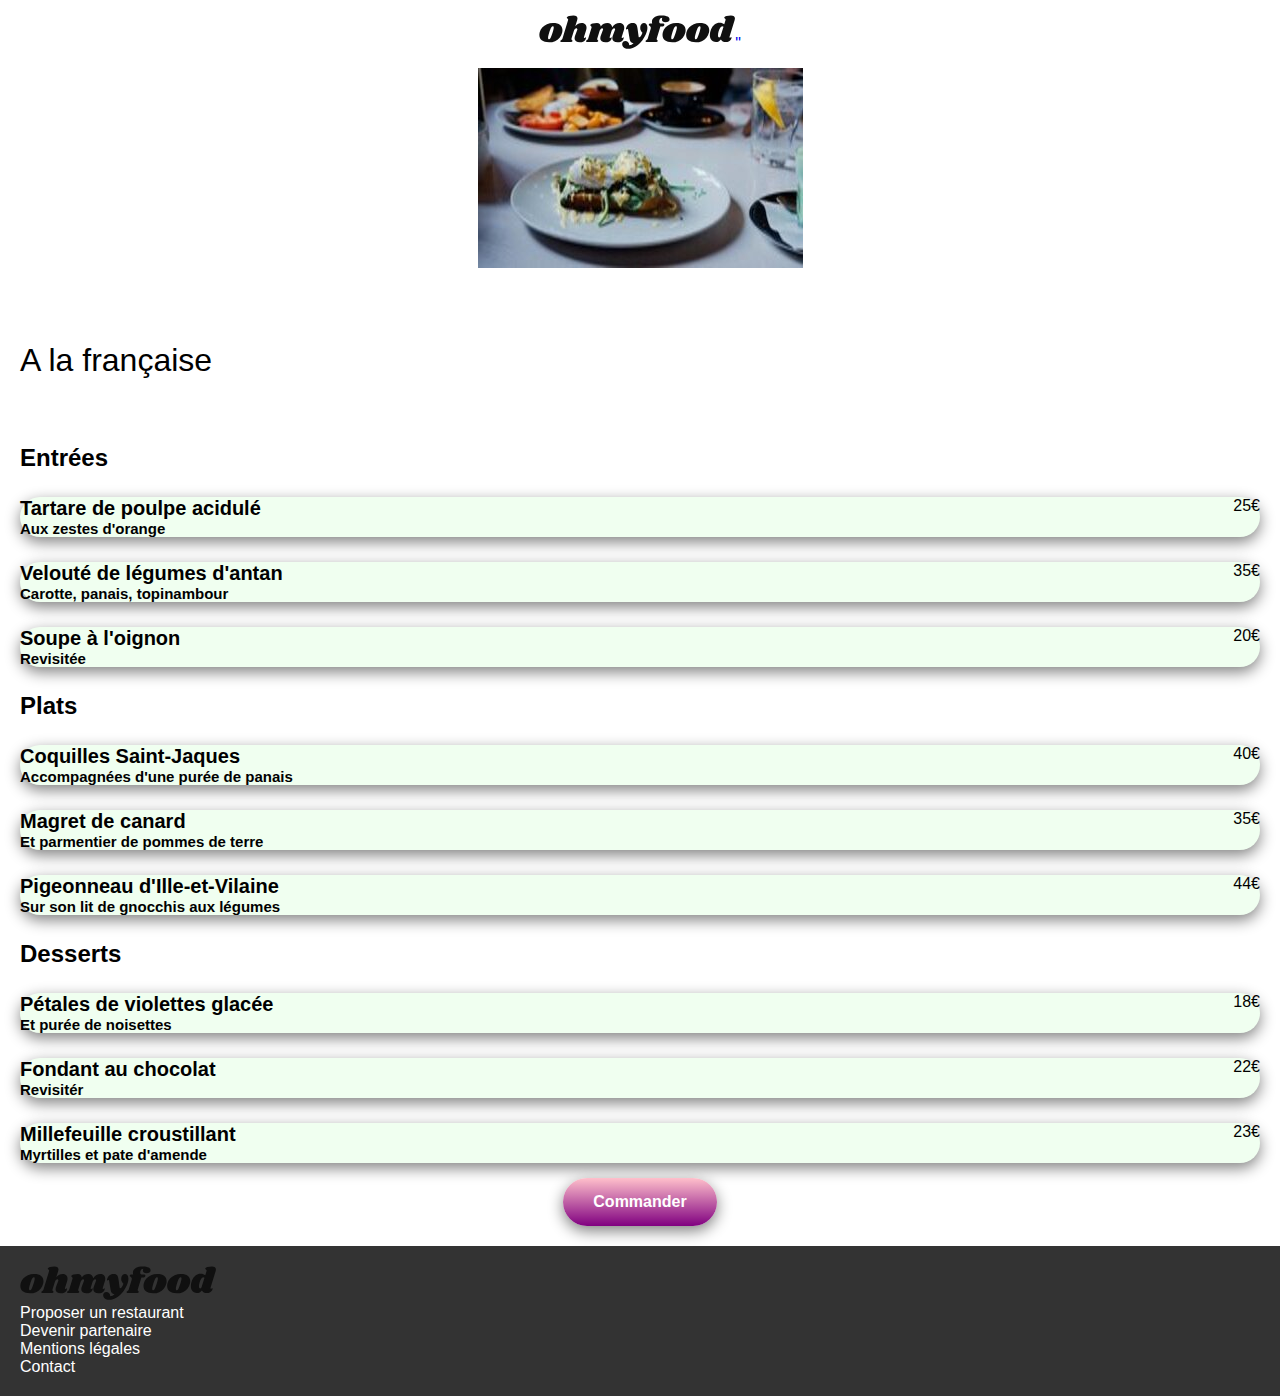
==== A_la_Francaise.html @ 84fff4ca "first-copy" ====
<!DOCTYPE html>
<html lang="en">
<head>
    <meta charset="UTF-8">
    <meta http-equiv="X-UA-Compatible" content="IE=edge">
    <meta name="viewport" content="width=device-width, initial-scale=1.0">
    <title>A la française</title>
    <meta name="description" content="A la française"/>
    <link rel="stylesheet" href="style.css" />
    <link rel="preconnect" href="https://fonts.gstatic.com"/>
</head>
<body class="the_menu">
    <header class="the_menu_header">
        <div class="the_menu_header_logo">
            <a href="index.html" class="the_header_back_icon"></a>
                <i class="fas fa-arrow-left"></i>
            </a>
            <a href="#">
                <img src="images/logo/ohmyfood@2x.svg" alt="ohmyfood logo" />"
            </a>
        </div>
        <figure class="the_cover_img">
            <img src="images/photos/la-francaise.jpg" alt="restaurant la francaise "/>
        </figure>
    </header>
    <main class="grey">
        <div class="menu_title">
            <h1 class="menu_name">A la française</h1>
            <div class="menu-heart">
                <i class="fas fa-heart default-icon"></i>
                <i class="fas fa-heart hover-icon"></i>
            </div>
        </div>
        <section class="the_menu_plats">
            <div class="the_menu_details">
                <h2 class="sub_title">Entrées</h2>
                <div class="the_menu_text">
                    <div class="the_meu_prices">
                        <span class="plat">Tartare de poulpe acidulé </span>
                        <h4>Aux zestes d'orange</h4>
                    </div>
                    <div class="price_container">
                        <div class="price">
                            <span>25€</span>
                        </div>
                    </div>
                </div>
                <div class="the_menu_text">
                    <div class="the_meu_prices">
                        <span class="plat">Velouté de légumes d'antan</span>
                        <h4>Carotte, panais, topinambour</h4>
                    </div>
                    <div class="price_container">
                        <div class="price">
                            <span>35€</span>
                        </div>
                    </div>
                </div>
                <div class="the_menu_text">
                    <div class="the_meu_prices">
                        <span class="plat">Soupe à l'oignon</span>
                        <h4>Revisitée</h4>
                    </div>
                    <div class="price_container">
                        <div class="price">
                            <span>20€</span>
                        </div>
                    </div>
                </div>
            </div>
            <div class="the_menu_details">
                <h2 class="sub_title">Plats</h2>
                <div class="the_menu_text">
                    <div class="the_meu_prices">
                        <span class="plat">Coquilles Saint-Jaques</span>
                        <h4>Accompagnées d'une purée de panais</h4>
                    </div>
                    <div class="price_container">
                        <div class="price">
                            <span>40€</span>
                        </div>
                    </div>
                </div>
                <div class="the_menu_text">
                    <div class="the_meu_prices">
                        <span class="plat">Magret de canard</span>
                        <h4>Et parmentier de pommes de terre</h4>
                    </div>
                    <div class="price_container">
                        <div class="price">
                            <span>35€</span>
                        </div>
                    </div>
                </div>
                <div class="the_menu_text">
                    <div class="the_meu_prices">
                        <span class="plat">Pigeonneau d'Ille-et-Vilaine</span>
                        <h4>Sur son lit de gnocchis aux légumes</h4>
                    </div>
                    <div class="price_container">
                        <div class="price">
                            <span>44€</span>
                        </div>
                    </div>
                </div>
            </div>
            <div class="the_menu_details">
                <h2 class="sub_title">Desserts</h2>
                <div class="the_menu_text">
                    <div class="the_meu_prices">
                        <span class="plat">Pétales de violettes glacée</span>
                        <h4>Et purée de noisettes</h4>
                    </div>
                    <div class="price_container">
                        <div class="price">
                            <span>18€</span>
                        </div>
                    </div>
                </div>
                <div class="the_menu_text">
                    <div class="the_meu_prices">
                        <span class="plat">Fondant au chocolat</span>
                        <h4>Revisitér</h4>
                    </div>
                    <div class="price_container">
                        <div class="price">
                            <span>22€</span>
                        </div>
                    </div>
                </div>
                <div class="the_menu_text">
                    <div class="the_meu_prices">
                        <span class="plat">Millefeuille croustillant</span>
                        <h4>Myrtilles et pate d'amende</h4>
                    </div>
                    <div class="price_container">
                        <div class="price">
                            <span>23€</span>
                        </div>
                    </div>
                </div>
            </div>
            <div class="the_reserve_btn">
                <a href="" class="reserve_btn"> Commander </a>
            </div>
        </section>
    </main>
    <footer>
        <div class="the_footer">
            <div class="footer_logo">
                <img src="images/logo/ohmyfood@2x.svg" alt="logo footer" />
            </div>
            <div class="footer_details">
                <ul class="footer_details_value">
                    <li>
                        <a class="" href="#">
                            <i class="fas fa-utensils footer-icons"></i>Proposer un restaurant
                        </a>
                    </li>
                    <li>
                        <a href="#">
                            <i class="fas fa-hands-helping footer-icons"></i>Devenir partenaire
                        </a>
                    </li>
                    <li><a href="#">Mentions légales</a></li>
                    <li><a href="mailto:test@test.local">Contact</a></li>
                </ul>
            </div>
        </div>
    </footer>  
</body>
</html>
---- style.css ----
* {
    margin: 0;
    padding: 0;
    text-decoration: none;
    box-sizing: border-box;
}
body {
    font-family: Roboto, sans-serif;
    font-size: 16px;
    text-align: left;
}
.the_header {
    display: flex;
    flex-direction: column;
    align-items: center;
    background-color: #574a4a;
}
.logo_logo {
    background: white;
    width: 150%;
    text-align: center;
    border-bottom: 2px solid #f4f4f4;
}
.recherche_loc {
    display: flex;
    align-items: center;
    margin: auto;
    width: 200px;
}
main {
    display: flex;
    flex-flow: column nowrap;
    margin-left: auto;
    margin-right: auto;
}
.reservation {
    text-align: center;
    padding: 33px 10px;
    background-color: #f2f2f2;
    flex: 100%;
}
.reservation_hgroup {
    margin-bottom: 35px;
}
.reservation_hgroup h1 {
    font-size: 25px;
    font-weight: bold;
}
.reservation_hgroup h2 {
    font-size: 15px;
    font-weight: normal;
    color: #888;
}
.explore {
    display: inline-block;
    text-decoration: none;
    background: linear-gradient(#ff79da, #9356dc);
    cursor: pointer;
    text-align: center;
    border-radius: 25px;
    font-size: 15px;
    color: #fff;
    font-weight: bold;
    padding: 15px 30px;
    border: none;
    transition: 0.2s;
}
.fonctionnement_list {
    display: flex;
    flex-direction: column;
    padding: 15px;
    margin: 10px 5px;
}
.fonctionnement_title {
    font-size: 18px;
    font-weight: bold;
    margin-bottom: 15px;
}
.list_f {
    display: flex;
    flex-direction: column;
    margin-top: 20px;
}
.fonc_button_1 {
    flex: 1 0auto;
    margin-bottom: 20px;
    text-decoration: none;
    background: #e9e9e9;
    border-radius: 30px;
    text-align: justify;
    margin-left: 0;
    font-size: 12px;
    color: #000;
    font-weight: bold;
    padding: 20px 15px;
}
.fonc_button_2 {
    flex: 1 0 auto;
    margin-bottom: 20px;
    text-decoration: none;
    background: #e9e9e9;
    border-radius: 30px;
    text-align: justify;
    margin-left: 0;
    font-size: 12px;
    color: #000;
    font-weight: bold;
    padding: 20px 15px;
}
.fonc_button_3 {
    flex: 1 0 auto;
    margin-bottom: 20px;
    text-decoration: none;
    background: #e9e9e9;
    border-radius: 30px;
    text-align: justify;
    margin-left: 0;
    font-size: 12px;
    color: #000;
    font-weight: bold;
    padding: 20px 15px;
}
.restaurants_img {
    display: flex;
    flex-wrap: wrap;
    padding: 20px;
    border-radius: 15px;
    margin-top: 30px;
}
.box_img {
    display: flex;
    flex-wrap: wrap;
    border-radius: 15px;
    justify-content: space-around;
    background-color: snow;
    margin: 10px auto;
    box-shadow: 1px 1px 8px #555;
    padding: 15px;
    width: 100%;
}
.box_img_header {
    position: relative;
    max-height: 200px;
}
.box_img_header img {
    object-fit: cover;
    width: 100%;
    border-top-left-radius: 1em;
    border-bottom-right-radius: 1em;
    max-height: 200px;
}
.img_fig {
    top: 10px;
    right: 10px;
    position: absolute;
    background: springgreen;
    color: teal;
    padding: 3px 10px;
    font-weight: bold;
}
.description {
    display: flex;
    flex-direction: row;
    flex-wrap: nowrap;
    padding: 10px;
    justify-content: space-between;
    width: 100%;
    margin-top: 10px;
}
.strong {
    font-family: "Roboto", sans-serif;
}
.subtitle {
    font-weight: 300;
}
.the_menu_header{
    display: flex;
    flex-direction: column;
    align-items: center;
}
.the_menu_header_logo {
    display: flex;
    align-items: center;
    padding: 15px;
}
.the_plats {
    margin: 15px;
}
.the_menu main {
    margin-top: 50px;
    border-bottom-left-radius: 35px;
    border-bottom-right-radius: 35px;
}
.menu_name {
    font-weight: normal;
    padding: 20px 0px 20px 20px;
}
.the_menu_plats {
    padding: 20px;
}
.sub_title {
    margin: 25px 0px;
}
.the_menu_text {
    display: flex;
    justify-content: space-between;
    border-radius: 20px;
    box-shadow: 0 5px 15px 0 gray;
    margin: 10px O;
    background: honeydew;
    cursor: pointer;
    margin-top: 25px;
}
.the_reserve_btn {
    text-align: center;
    margin-top: 15px;
}
.reserve_btn {
    display: inline-block;
    text-decoration: none;
    cursor: pointer;
    text-align: center;
    background: linear-gradient(pink, purple);
    font-weight: bold;
    color: white;
    border-radius: 25px;
    padding: 15px 30px;
    box-shadow: 0 5px 15px 0 gray;
}
.the_menu_prices {
    width: 80%;
    padding: 10px;
}
h4 {
    font-size: 15px;
}
.plat {
    font-size: 20px;
    font-weight: bold;
}
.the_footer {
    background-color: #333;
    color: white;
    padding: 20px;
}
.the_footer_logo {
    color: white;
    max-width: 150px;
}
ul {
    list-style: none;
}
.the_footer a {
    text-decoration: none;
    color: white;
}
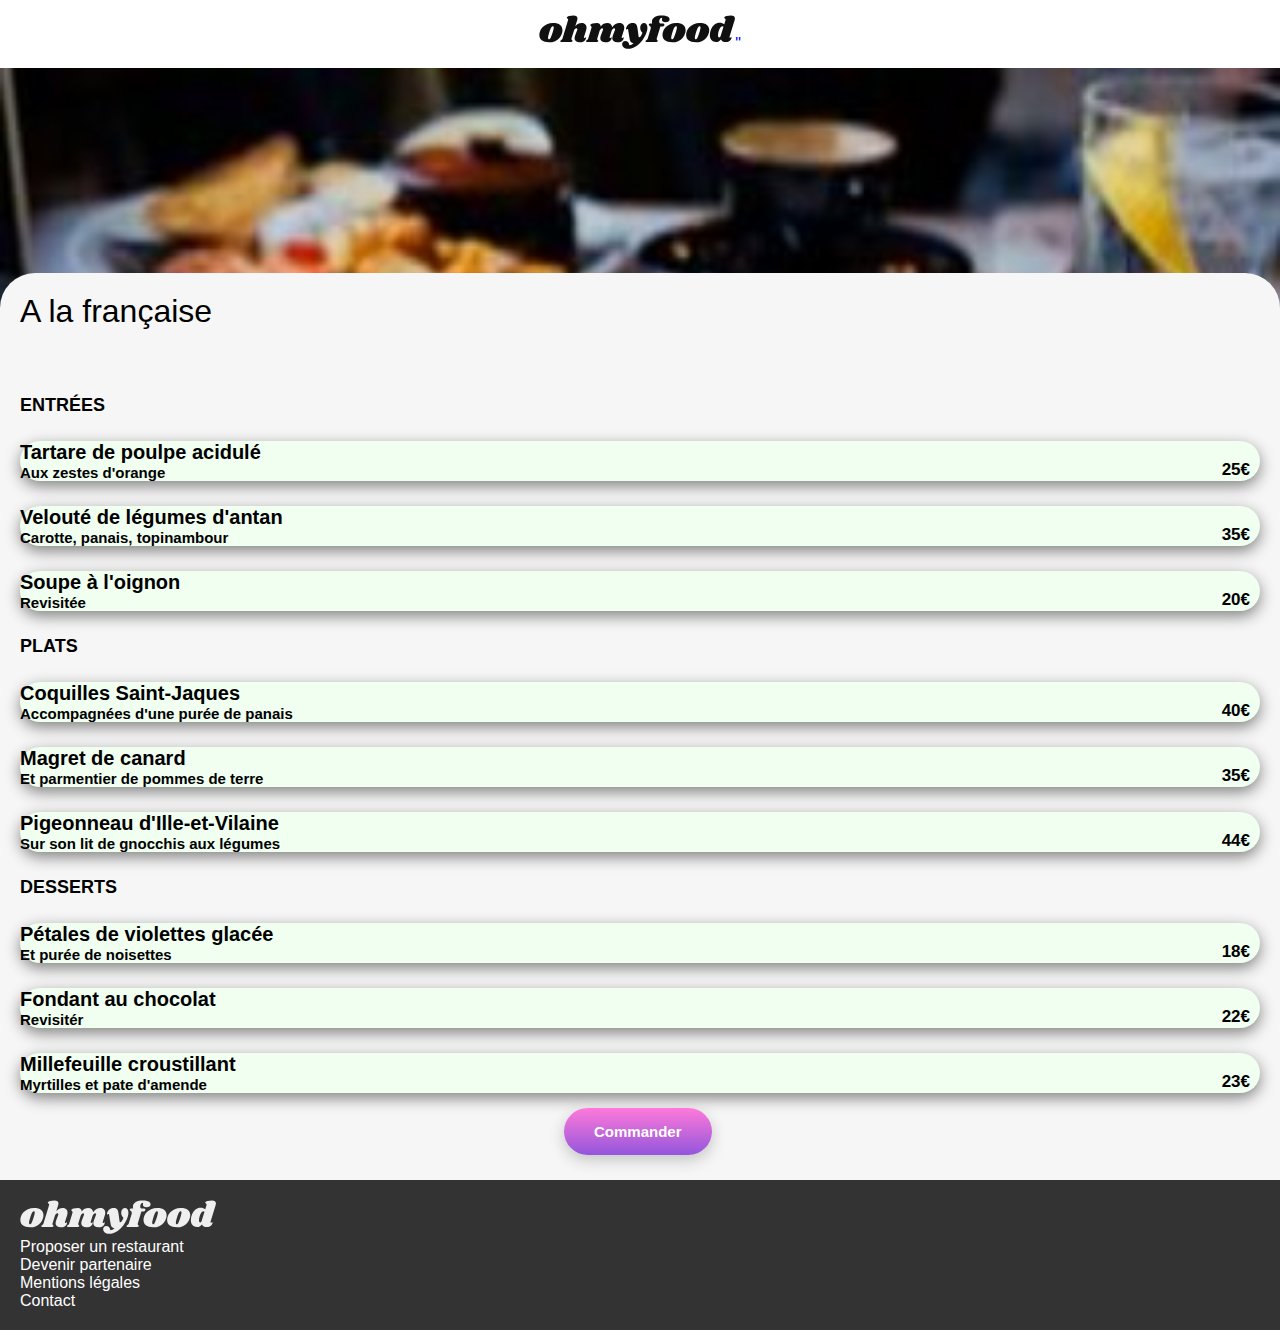
==== commit 8fb7c951: "sara2" ====
--- a/A_la_Francaise.html
+++ b/A_la_Francaise.html
@@ -54,6 +54,9 @@
                         <div class="price">
                             <span>35€</span>
                         </div>
+                        <div class="checkbox">
+                            <i class="fas fa-check-circle btn-circle"></i>
+                        </div>
                     </div>
                 </div>
                 <div class="the_menu_text">
@@ -64,6 +67,9 @@
                     <div class="price_container">
                         <div class="price">
                             <span>20€</span>
+                        </div>
+                        <div class="checkbox">
+                            <i class="fas fa-check-circle btn-circle"></i>
                         </div>
                     </div>
                 </div>
@@ -79,6 +85,9 @@
                         <div class="price">
                             <span>40€</span>
                         </div>
+                        <div class="checkbox">
+                            <i class="fas fa-check-circle btn-circle"></i>
+                        </div>
                     </div>
                 </div>
                 <div class="the_menu_text">
@@ -90,6 +99,9 @@
                         <div class="price">
                             <span>35€</span>
                         </div>
+                        <div class="checkbox">
+                            <i class="fas fa-check-circle btn-circle"></i>
+                        </div>
                     </div>
                 </div>
                 <div class="the_menu_text">
@@ -100,6 +112,9 @@
                     <div class="price_container">
                         <div class="price">
                             <span>44€</span>
+                        </div>
+                        <div class="checkbox">
+                            <i class="fas fa-check-circle btn-circle"></i>
                         </div>
                     </div>
                 </div>
@@ -115,6 +130,9 @@
                         <div class="price">
                             <span>18€</span>
                         </div>
+                        <div class="checkbox">
+                            <i class="fas fa-check-circle btn-circle"></i>
+                        </div>
                     </div>
                 </div>
                 <div class="the_menu_text">
@@ -126,6 +144,9 @@
                         <div class="price">
                             <span>22€</span>
                         </div>
+                        <div class="checkbox">
+                            <i class="fas fa-check-circle btn-circle"></i>
+                        </div>
                     </div>
                 </div>
                 <div class="the_menu_text">
@@ -136,6 +157,9 @@
                     <div class="price_container">
                         <div class="price">
                             <span>23€</span>
+                        </div>
+                        <div class="checkbox">
+                            <i class="fas fa-check-circle btn-circle"></i>
                         </div>
                     </div>
                 </div>
--- a/style.css
+++ b/style.css
@@ -13,13 +13,24 @@
     display: flex;
     flex-direction: column;
     align-items: center;
-    background-color: #574a4a;
+    background-color: #e9e9e9;
+}
+.recherche_loc .input_text input {
+    border: 0;
+    width: 100%;
+    background-color: transparent;
+    padding: 15px 10px;
 }
 .logo_logo {
     background: white;
     width: 150%;
     text-align: center;
     border-bottom: 2px solid #f4f4f4;
+    padding: 10px;
+}
+.logo_logo img {
+    height: 50px;
+    width: 160px;
 }
 .recherche_loc {
     display: flex;
@@ -45,6 +56,7 @@
 .reservation_hgroup h1 {
     font-size: 25px;
     font-weight: bold;
+    margin-bottom: 10px;
 }
 .reservation_hgroup h2 {
     font-size: 15px;
@@ -119,6 +131,34 @@
     color: #000;
     font-weight: bold;
     padding: 20px 15px;
+}
+.fonc_texte {
+    display: flex;
+    font-size: 14px;
+    justify-content: space-around;
+    align-items: center;
+}
+.fonc_circle {
+    position: absolute;
+    left: 12px;
+    margin-top: -7px;
+    background: #9356dc;
+    border-radius: 100%;
+    color: #fff;
+    height: 25px;
+    width: 25px;
+    line-height: 1.67;
+    padding: 2px 10px;
+    font-weight: bold;
+}
+.fonc_icons {
+    display: flex;
+    align-items: center;
+    justify-content: flex-start;
+    color: grey;
+    margin: 0 20px 0 25px;
+    position: absolute;
+    font-size: 20px;
 }
 .restaurants_img {
     display: flex;
@@ -153,8 +193,8 @@
     top: 10px;
     right: 10px;
     position: absolute;
-    background: springgreen;
-    color: teal;
+    background: #99e2d0;
+    color: #2c9c81;
     padding: 3px 10px;
     font-weight: bold;
 }
@@ -168,11 +208,22 @@
     margin-top: 10px;
 }
 .strong {
-    font-family: "Roboto", sans-serif;
+    color: black;
+    font-size: 18px;
+    font-family: "Roboto",sans-serif;
 }
 .subtitle {
+    color: black;
+    font-size: 18px;
     font-weight: 300;
 }
+.figure {
+    display: block;
+    margin-block-start: 1em;
+    margin-block-end: 1em;
+    margin-inline-end: 40px;
+    margin-inline-start: 40px;
+}
 .the_menu_header{
     display: flex;
     flex-direction: column;
@@ -182,14 +233,21 @@
     display: flex;
     align-items: center;
     padding: 15px;
+}
+.grey {
+    background: #f6f6f6;
+}
+.menu_title {
+    position: relative;
+    width: 100%;
 }
 .the_plats {
     margin: 15px;
 }
 .the_menu main {
-    margin-top: 50px;
-    border-bottom-left-radius: 35px;
-    border-bottom-right-radius: 35px;
+    margin-top: -65px;
+    border-top-left-radius: 35px;
+    border-top-right-radius: 35px;
 }
 .menu_name {
     font-weight: normal;
@@ -220,12 +278,15 @@
     text-decoration: none;
     cursor: pointer;
     text-align: center;
-    background: linear-gradient(pink, purple);
-    font-weight: bold;
+    background: linear-gradient(#ff79da,#9356dc);
+    font-weight: bold;
+    box-shadow: 0 5px 15px 0 #c3c3c3;
     color: white;
     border-radius: 25px;
     padding: 15px 30px;
-    box-shadow: 0 5px 15px 0 gray;
+    margin: 0 0.3em 0.3em 0;
+    font-size: 15px;
+
 }
 .the_menu_prices {
     width: 80%;
@@ -243,9 +304,10 @@
     color: white;
     padding: 20px;
 }
-.the_footer_logo {
+.footer_logo {
     color: white;
     max-width: 150px;
+    filter: invert(1);
 }
 ul {
     list-style: none;
@@ -253,4 +315,114 @@
 .the_footer a {
     text-decoration: none;
     color: white;
+}
+.the_cover_img {
+    height: 270px;
+    width: 100%;
+    z-index: -1;
+}
+.the_cover_img img {
+    object-fit: cover;
+    width: 100%;
+}
+.coeur {
+    position: relative;
+    margin-right: 22px;
+    margin-top: 4px
+    ;
+}
+.coeur .hover-icon {
+    position: absolute;
+    opacity: 0;
+    right: 20px;
+    transition: opacity 400ms;
+}
+.coeur i {
+    color: #9d9d9d;
+    font-size: 24px;
+    left: 50%;
+}
+.menu_heart .hover-icon:hover {
+background: #9356dc;
+}
+.the_menu_text .price_container {
+    display: flex;
+    justify-content: space-between;
+    align-items: center;
+    font-size: 17px;
+    font-weight: bold;
+    margin-top: 18px;
+    padding-right: 10px;
+    text-align: right;
+}
+.sub_title {
+    margin: 25px 0;
+    font-size: 18px;
+    text-transform: uppercase;
+}
+.menu_heart {
+    display: flex;
+    align-items: center;
+    justify-content: right;
+    font-size: 1.5rem;
+    padding-right: 10px;
+    position: relative;
+}
+.menu_heart .default-icon{
+      position: absolute;
+      opacity: 0;
+      right: 20px;
+      color: #9356DC;
+      transition: opacity 400ms;
+}
+.menu_heart .hover-icon {
+      position: absolute;
+      right: 20px;
+      opacity: 0;
+      left: 0;
+}.btn-menu:hover .checkbox {
+    display: -webkit-box;
+    display: -ms-flexbox;
+    display: flex;
+    -webkit-box-pack: center;
+    -ms-flex-pack: center;
+    justify-content: center;
+    -webkit-box-align: center;
+    -ms-flex-align: center;
+    align-items: center;
+    width: 40px;
+    background-color: #99e2d0;
+    height: 100%;
+    overflow: hidden;
+    -webkit-animation: checkboxIn ease-in-out 400ms;
+    animation: checkboxIn ease-in-out 400ms;
+    -webkit-animation-fill-mode: forwards;
+    animation-fill-mode: forwards;
+    -webkit-animation-iteration-count: 1;
+    animation-iteration-count: 1;
+    -webkit-transform-origin: 50% 50%;
+    transform-origin: 50% 50%; }
+  
+  .checkbox {
+    display: inline;
+    border-radius: 0px 10px 10px 0px;
+    height: 100%;
+    background-color: #99e2d0; }
+  
+  .checkbox .fa-check-circle {
+    color: white;
+    transform: rotate(360deg); }
+  
+  .btn-menu:hover .menu__checkbox .far {
+    animation: spinCheck ease-in-out 700ms; }
+  
+  .checkbox .fa-check-circle {
+    color: white;
+    transform: rotate(360deg); }
+  
+  @keyframes spinCheck {
+    0% {
+      transform: rotate(-180deg); }
+    100% {
+      transform: rotate(0deg); } }
 }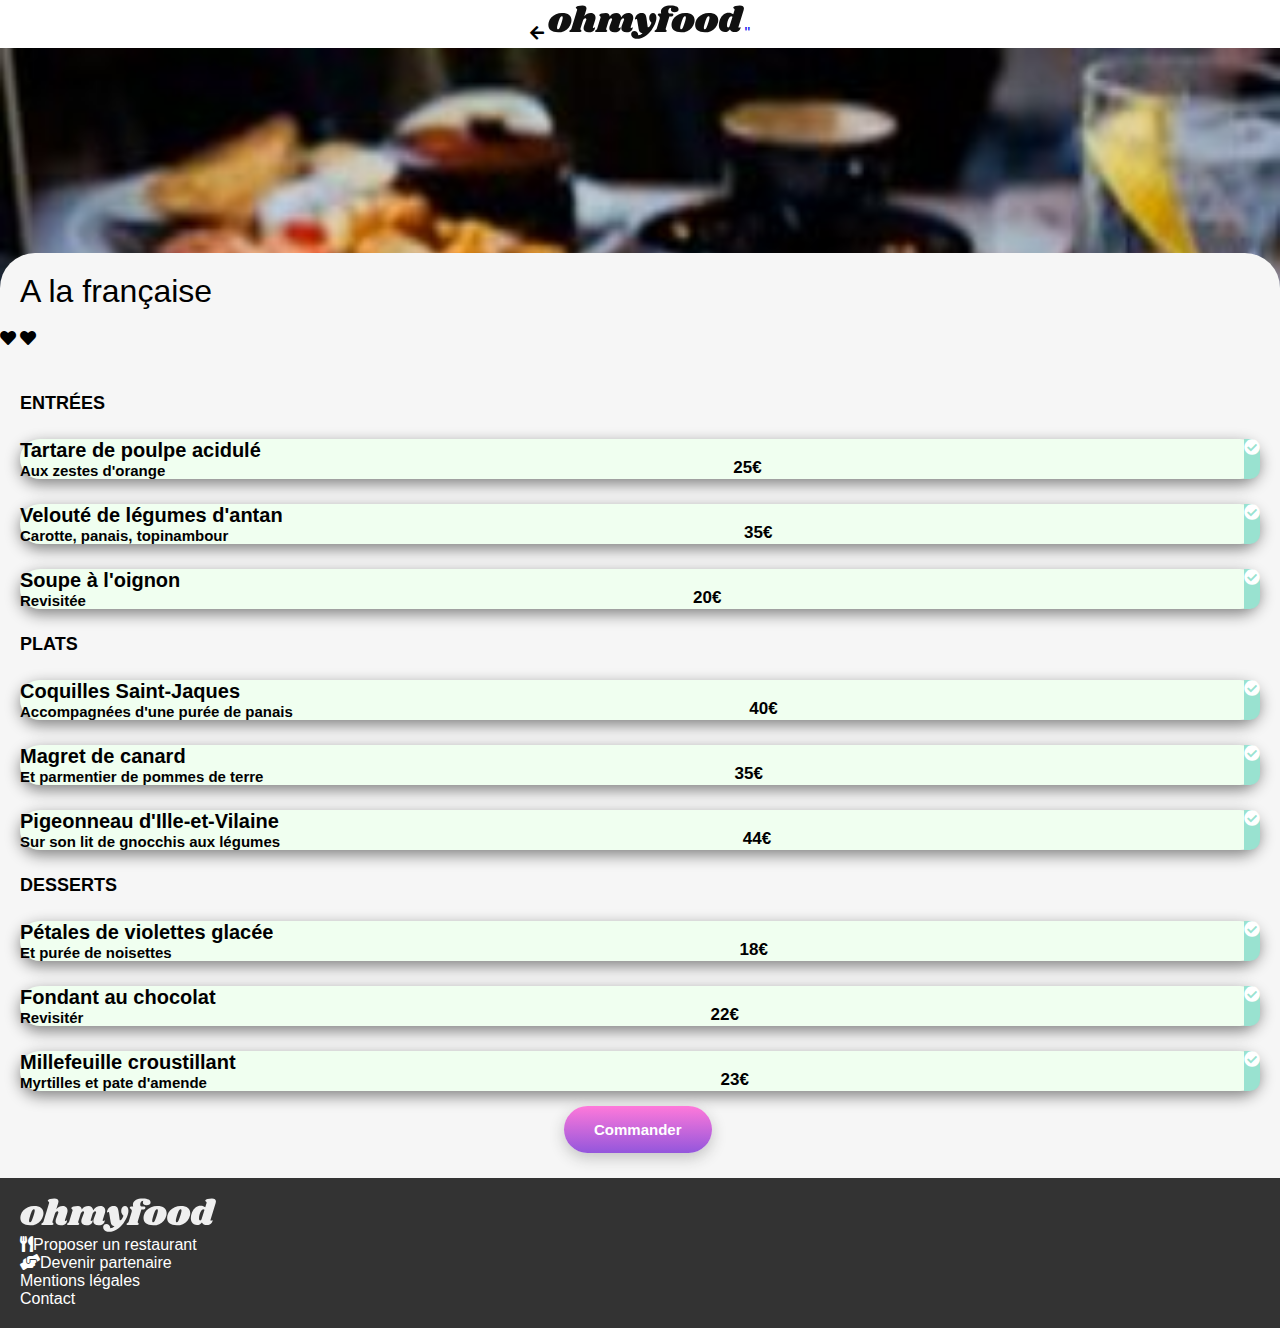
==== commit 0243e700: "nouvelle copy" ====
--- a/A_la_Francaise.html
+++ b/A_la_Francaise.html
@@ -8,6 +8,8 @@
     <meta name="description" content="A la française"/>
     <link rel="stylesheet" href="style.css" />
     <link rel="preconnect" href="https://fonts.gstatic.com"/>
+    <link rel="stylesheet" href="https://use.fontawesome.com/releases/v5.15.2/css/all.css">
+
 </head>
 <body class="the_menu">
     <header class="the_menu_header">
@@ -44,6 +46,9 @@
                             <span>25€</span>
                         </div>
                     </div>
+                    <div class="checkbox">
+                        <i class="fas fa-check-circle btn-circle"></i>
+                    </div>
                 </div>
                 <div class="the_menu_text">
                     <div class="the_meu_prices">
@@ -54,9 +59,9 @@
                         <div class="price">
                             <span>35€</span>
                         </div>
-                        <div class="checkbox">
-                            <i class="fas fa-check-circle btn-circle"></i>
-                        </div>
+                    </div>
+                    <div class="checkbox">
+                        <i class="fas fa-check-circle btn-circle"></i>
                     </div>
                 </div>
                 <div class="the_menu_text">
@@ -68,9 +73,9 @@
                         <div class="price">
                             <span>20€</span>
                         </div>
-                        <div class="checkbox">
-                            <i class="fas fa-check-circle btn-circle"></i>
-                        </div>
+                    </div>
+                    <div class="checkbox">
+                        <i class="fas fa-check-circle btn-circle"></i>
                     </div>
                 </div>
             </div>
@@ -85,9 +90,9 @@
                         <div class="price">
                             <span>40€</span>
                         </div>
-                        <div class="checkbox">
-                            <i class="fas fa-check-circle btn-circle"></i>
-                        </div>
+                    </div>
+                    <div class="checkbox">
+                        <i class="fas fa-check-circle btn-circle"></i>
                     </div>
                 </div>
                 <div class="the_menu_text">
@@ -99,9 +104,9 @@
                         <div class="price">
                             <span>35€</span>
                         </div>
-                        <div class="checkbox">
-                            <i class="fas fa-check-circle btn-circle"></i>
-                        </div>
+                    </div>
+                    <div class="checkbox">
+                        <i class="fas fa-check-circle btn-circle"></i>
                     </div>
                 </div>
                 <div class="the_menu_text">
@@ -113,9 +118,9 @@
                         <div class="price">
                             <span>44€</span>
                         </div>
-                        <div class="checkbox">
-                            <i class="fas fa-check-circle btn-circle"></i>
-                        </div>
+                    </div>
+                    <div class="checkbox">
+                        <i class="fas fa-check-circle btn-circle"></i>
                     </div>
                 </div>
             </div>
@@ -130,9 +135,9 @@
                         <div class="price">
                             <span>18€</span>
                         </div>
-                        <div class="checkbox">
-                            <i class="fas fa-check-circle btn-circle"></i>
-                        </div>
+                    </div>
+                    <div class="checkbox">
+                        <i class="fas fa-check-circle btn-circle"></i>
                     </div>
                 </div>
                 <div class="the_menu_text">
@@ -144,9 +149,9 @@
                         <div class="price">
                             <span>22€</span>
                         </div>
-                        <div class="checkbox">
-                            <i class="fas fa-check-circle btn-circle"></i>
-                        </div>
+                    </div>
+                    <div class="checkbox">
+                        <i class="fas fa-check-circle btn-circle"></i>
                     </div>
                 </div>
                 <div class="the_menu_text">
@@ -158,9 +163,9 @@
                         <div class="price">
                             <span>23€</span>
                         </div>
-                        <div class="checkbox">
-                            <i class="fas fa-check-circle btn-circle"></i>
-                        </div>
+                    </div>
+                    <div class="checkbox">
+                        <i class="fas fa-check-circle btn-circle"></i>
                     </div>
                 </div>
             </div>
--- a/style.css
+++ b/style.css
@@ -14,6 +14,12 @@
     flex-direction: column;
     align-items: center;
     background-color: #e9e9e9;
+}
+.the_header_back_icon {
+    color: black;
+    margin-right: 200px;
+    position: absolute;
+    display: block;
 }
 .recherche_loc .input_text input {
     border: 0;
@@ -230,9 +236,12 @@
     align-items: center;
 }
 .the_menu_header_logo {
-    display: flex;
-    align-items: center;
-    padding: 15px;
+    padding: 5px 46px;
+    flex-flow: column;
+    background: white;
+    width: 160%;
+    text-align: center;
+    border-bottom: é px solid #f4f4f4;
 }
 .grey {
     background: #f6f6f6;
@@ -406,7 +415,6 @@
   .checkbox {
     display: inline;
     border-radius: 0px 10px 10px 0px;
-    height: 100%;
     background-color: #99e2d0; }
   
   .checkbox .fa-check-circle {
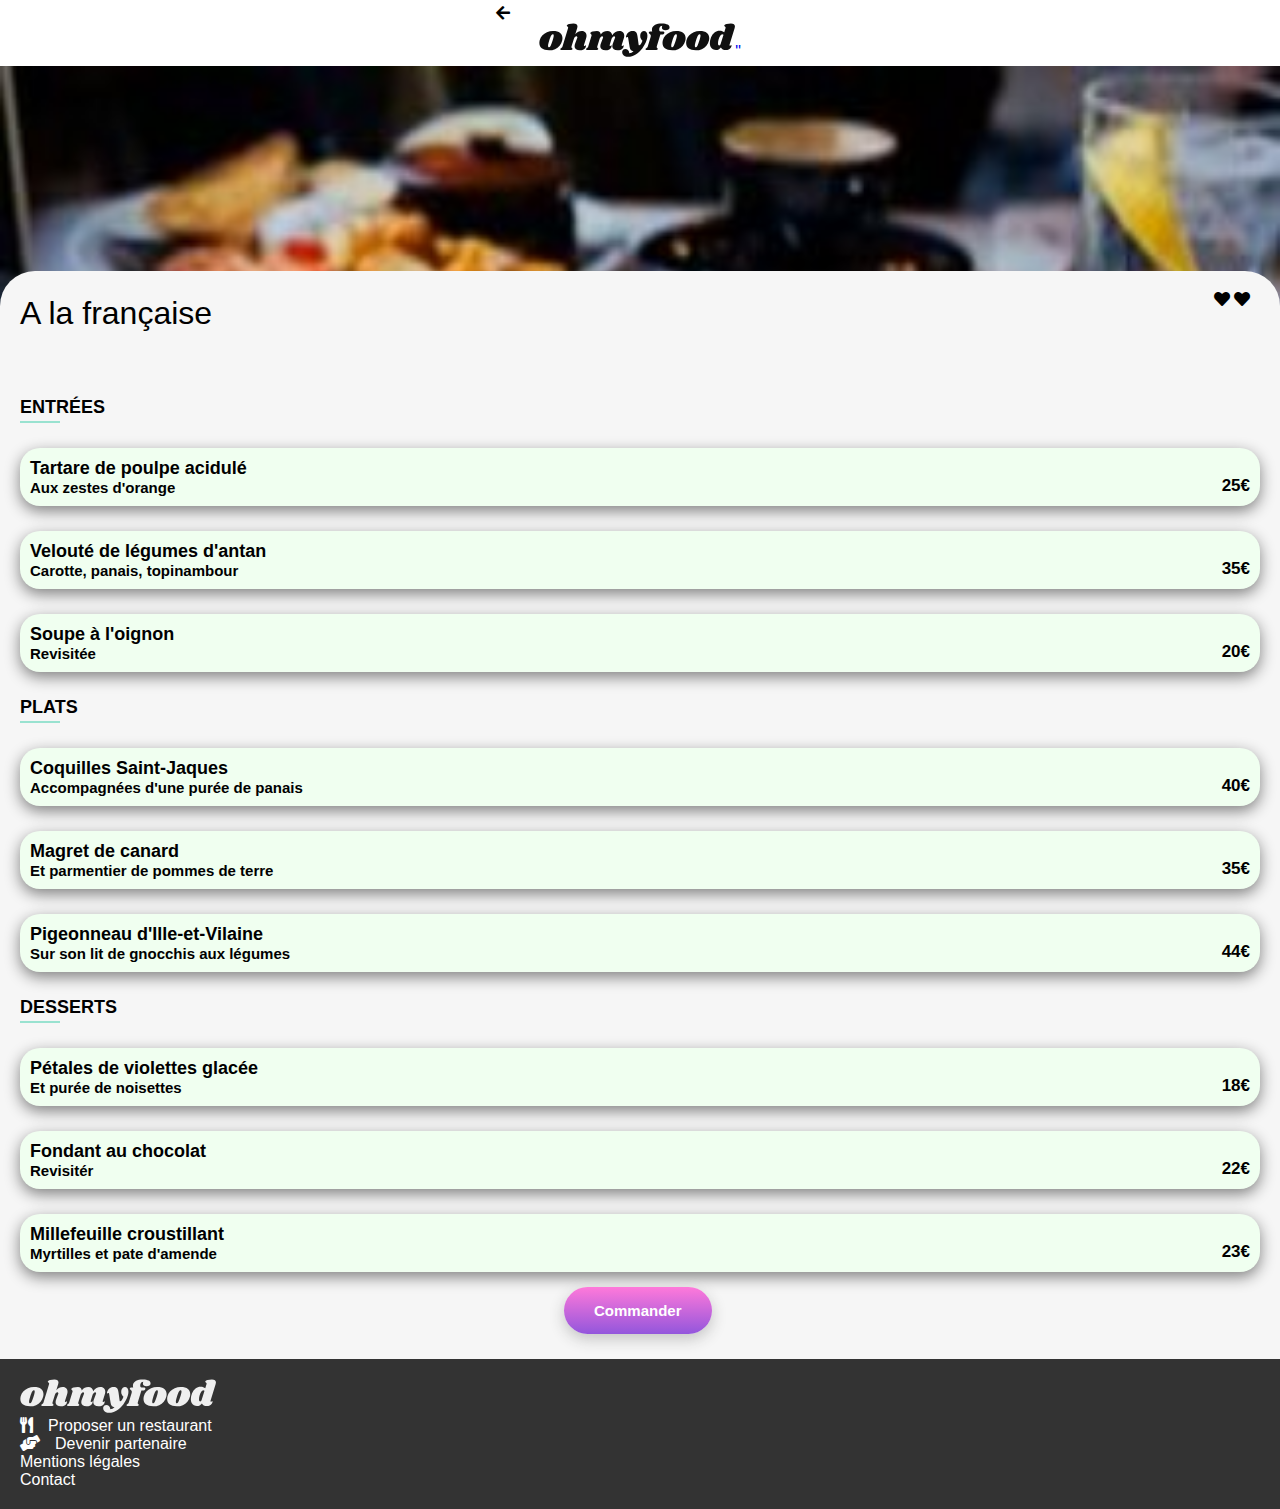
==== commit d9dfc0ef: "copy copy" ====
--- a/A_la_Francaise.html
+++ b/A_la_Francaise.html
@@ -14,7 +14,7 @@
 <body class="the_menu">
     <header class="the_menu_header">
         <div class="the_menu_header_logo">
-            <a href="index.html" class="the_header_back_icon"></a>
+            <a href="index.html" class="the_header_back_icon">
                 <i class="fas fa-arrow-left"></i>
             </a>
             <a href="#">
@@ -27,7 +27,7 @@
     </header>
     <main class="grey">
         <div class="menu_title">
-            <h1 class="menu_name">A la française</h1>
+            <h1 class="coeur menu_name">A la française</h1>
             <div class="menu-heart">
                 <i class="fas fa-heart default-icon"></i>
                 <i class="fas fa-heart hover-icon"></i>
--- a/style.css
+++ b/style.css
@@ -17,8 +17,7 @@
 }
 .the_header_back_icon {
     color: black;
-    margin-right: 200px;
-    position: absolute;
+    margin-right: 275px;
     display: block;
 }
 .recherche_loc .input_text input {
@@ -63,9 +62,11 @@
     font-size: 25px;
     font-weight: bold;
     margin-bottom: 10px;
+    margin-left: 30px;
+    margin-right: 30px;
 }
 .reservation_hgroup h2 {
-    font-size: 15px;
+    font-size: 16px;
     font-weight: normal;
     color: #888;
 }
@@ -82,6 +83,7 @@
     padding: 15px 30px;
     border: none;
     transition: 0.2s;
+    margin-bottom: 20px;
 }
 .fonctionnement_list {
     display: flex;
@@ -167,11 +169,16 @@
     font-size: 20px;
 }
 .restaurants_img {
-    display: flex;
-    flex-wrap: wrap;
-    padding: 20px;
-    border-radius: 15px;
-    margin-top: 30px;
+    background-color: #f4f4f4;
+    padding: 10px;
+    margin-top: 15px;
+}
+.restaurants_title {
+    font-size: 22px;
+    font-family: "Roboto", sans-serif;
+    font-weight: bold;
+    margin-bottom: 18px;
+    margin-top: 20px;
 }
 .box_img {
     display: flex;
@@ -195,6 +202,11 @@
     border-bottom-right-radius: 1em;
     max-height: 200px;
 }
+.box_img img {
+    object-fit: cover;
+    border-top-right-radius: 15px;
+    border-top-left-radius: 15px;
+}
 .img_fig {
     top: 10px;
     right: 10px;
@@ -295,7 +307,6 @@
     padding: 15px 30px;
     margin: 0 0.3em 0.3em 0;
     font-size: 15px;
-
 }
 .the_menu_prices {
     width: 80%;
@@ -305,7 +316,7 @@
     font-size: 15px;
 }
 .plat {
-    font-size: 20px;
+    font-size: 18px;
     font-weight: bold;
 }
 .the_footer {
@@ -318,12 +329,18 @@
     max-width: 150px;
     filter: invert(1);
 }
+.footer-icons {
+    margin-right: 15px;
+}
 ul {
     list-style: none;
 }
 .the_footer a {
     text-decoration: none;
     color: white;
+}
+.fa-arrow-left:before {
+    content: "\f060";
 }
 .the_cover_img {
     height: 270px;
@@ -364,32 +381,39 @@
     padding-right: 10px;
     text-align: right;
 }
+.the_meu_prices{
+    padding: 10px 10px 10px 10px;
+}
 .sub_title {
     margin: 25px 0;
     font-size: 18px;
     text-transform: uppercase;
 }
-.menu_heart {
-    display: flex;
-    align-items: center;
-    justify-content: right;
-    font-size: 1.5rem;
-    padding-right: 10px;
-    position: relative;
-}
-.menu_heart .default-icon{
-      position: absolute;
-      opacity: 0;
-      right: 20px;
-      color: #9356DC;
-      transition: opacity 400ms;
-}
-.menu_heart .hover-icon {
-      position: absolute;
-      right: 20px;
-      opacity: 0;
-      left: 0;
-}.btn-menu:hover .checkbox {
+.sub_title:after {
+    content: "";
+    border-bottom: 2px solid #99e2d0;
+    display: block;
+    padding-top: 3px;
+    width: 40px;
+}
+.menu-heart {
+    right: 30px;
+    top: 20px;
+    position: absolute;
+}
+.coeur:hover {
+    cursor: pointer;
+    overflow: hidden;
+    opacity: 1;
+}
+.coeur .hover-icon:hover{
+      background: linear-gradient(#ff79da, #9356dc);
+      -webkit-text-fill-color: transparent;
+      -webkit-background-clip: text;
+      opacity: 1;
+      z-index: 999;
+}
+.the_menu_text:hover .checkbox {
     display: -webkit-box;
     display: -ms-flexbox;
     display: flex;
@@ -399,9 +423,8 @@
     -webkit-box-align: center;
     -ms-flex-align: center;
     align-items: center;
-    width: 40px;
+    width: 50px;
     background-color: #99e2d0;
-    height: 100%;
     overflow: hidden;
     -webkit-animation: checkboxIn ease-in-out 400ms;
     animation: checkboxIn ease-in-out 400ms;
@@ -412,25 +435,52 @@
     -webkit-transform-origin: 50% 50%;
     transform-origin: 50% 50%; }
   
-  .checkbox {
-    display: inline;
-    border-radius: 0px 10px 10px 0px;
-    background-color: #99e2d0; }
-  
-  .checkbox .fa-check-circle {
-    color: white;
-    transform: rotate(360deg); }
-  
-  .btn-menu:hover .menu__checkbox .far {
-    animation: spinCheck ease-in-out 700ms; }
-  
-  .checkbox .fa-check-circle {
-    color: white;
-    transform: rotate(360deg); }
-  
-  @keyframes spinCheck {
+.checkbox {
+    display: none;
+    border-bottom-right-radius: 10px;
+    border-top-right-radius: 10px;
+    background-color: #99e2d0;
+ }
+.checkbox .fa-check-circle {
+    color: white;
+    transform: rotate(360deg); 
+}
+.btn-menu:hover .menu__checkbox .far {
+    animation: spinCheck ease-in-out 700ms; 
+}
+.checkbox .fa-check-circle {
+    color: white;
+    transform: rotate(360deg); 
+}
+.the_menu_text:hover .checkbox .fas {
+    animation: spinCheck ease-in-out 700ms; 
+}
+.checkbox .fa-check-circle {
+    color: white;
+    transform: rotate(360deg); 
+}
+@keyframes spinCheck {
     0% {
-      transform: rotate(-180deg); }
+        transform: rotate(-180deg); 
+    }
     100% {
-      transform: rotate(0deg); } }
+        transform: rotate(0deg); 
+    } 
+}
+    
+@keyframes checkboxIn {
+    0% {
+        transform: translate(20px, 0);
+    }
+    100% {
+        transform: translate(0px, 0);
+        }
+}
+@media only screen (min-width: 1024px) {
+.header {
+    display: flex;
+    flex-direction: row;
+    align-items: center;
+    justify-content: space-between;
+    background: transparent;
 }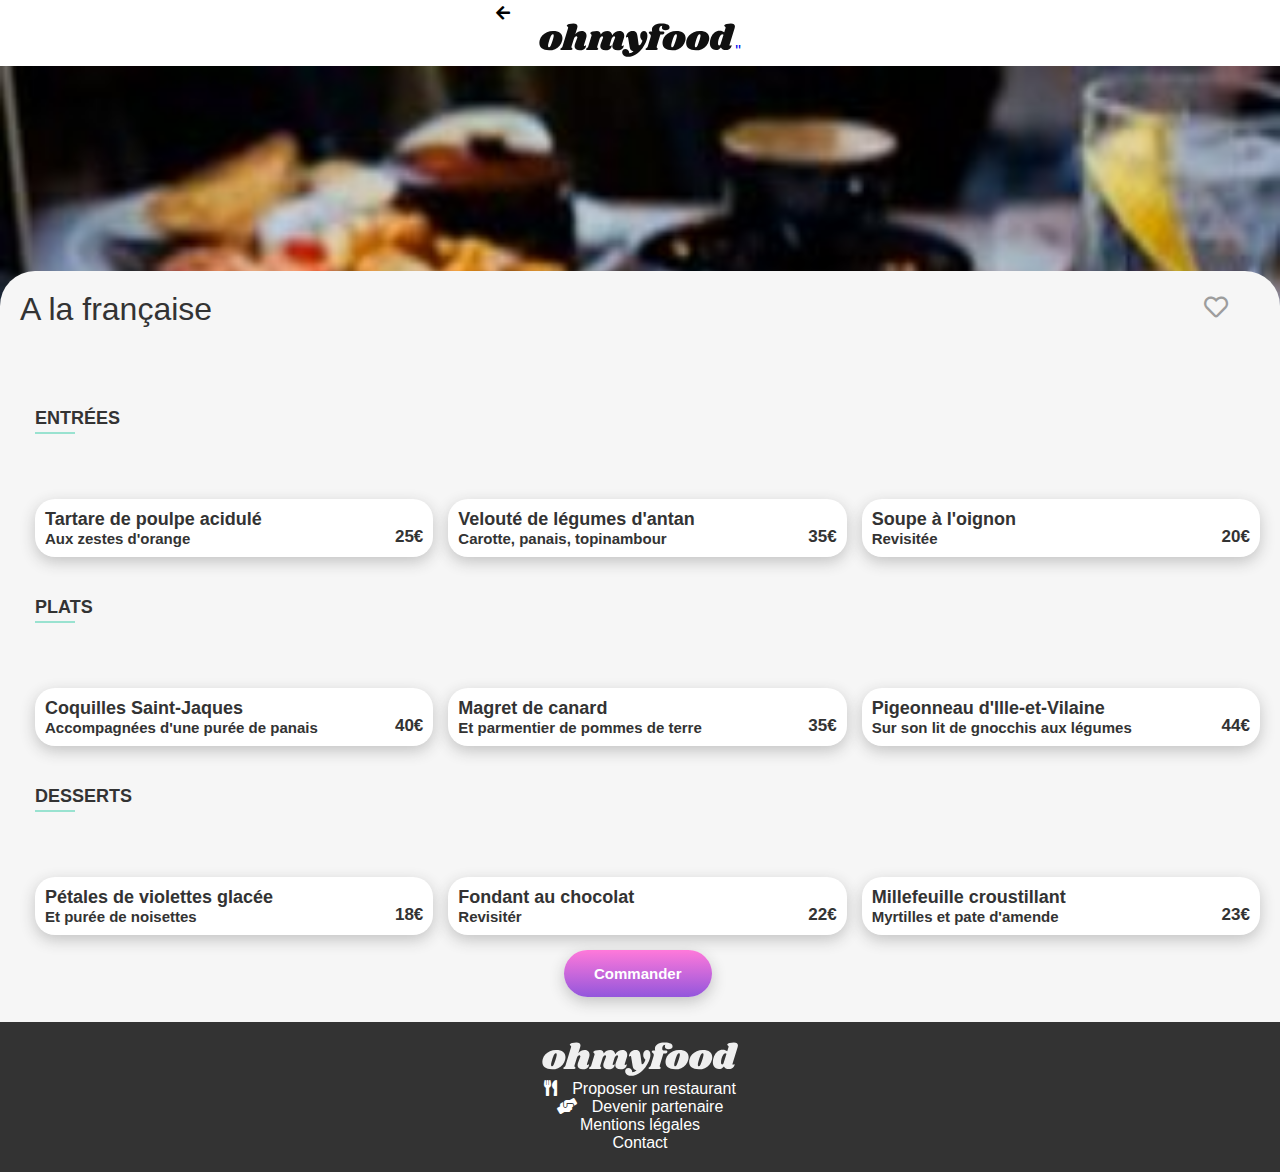
==== commit 7cfccabf: "sgcopy" ====
--- a/A_la_Francaise.html
+++ b/A_la_Francaise.html
@@ -27,9 +27,9 @@
     </header>
     <main class="grey">
         <div class="menu_title">
-            <h1 class="coeur menu_name">A la française</h1>
-            <div class="menu-heart">
-                <i class="fas fa-heart default-icon"></i>
+            <h1 class="menu_name">A la française</h1>
+            <div class="coeur menu-heart">
+                <i class="far fa-heart default-icon"></i>
                 <i class="fas fa-heart hover-icon"></i>
             </div>
         </div>
--- a/style.css
+++ b/style.css
@@ -8,6 +8,7 @@
     font-family: Roboto, sans-serif;
     font-size: 16px;
     text-align: left;
+    color: #333;
 }
 .the_header {
     display: flex;
@@ -101,34 +102,8 @@
     flex-direction: column;
     margin-top: 20px;
 }
-.fonc_button_1 {
+.fonc_button{
     flex: 1 0auto;
-    margin-bottom: 20px;
-    text-decoration: none;
-    background: #e9e9e9;
-    border-radius: 30px;
-    text-align: justify;
-    margin-left: 0;
-    font-size: 12px;
-    color: #000;
-    font-weight: bold;
-    padding: 20px 15px;
-}
-.fonc_button_2 {
-    flex: 1 0 auto;
-    margin-bottom: 20px;
-    text-decoration: none;
-    background: #e9e9e9;
-    border-radius: 30px;
-    text-align: justify;
-    margin-left: 0;
-    font-size: 12px;
-    color: #000;
-    font-weight: bold;
-    padding: 20px 15px;
-}
-.fonc_button_3 {
-    flex: 1 0 auto;
     margin-bottom: 20px;
     text-decoration: none;
     background: #e9e9e9;
@@ -181,15 +156,13 @@
     margin-top: 20px;
 }
 .box_img {
-    display: flex;
     flex-wrap: wrap;
     border-radius: 15px;
     justify-content: space-around;
-    background-color: snow;
+    background-color: #fff;
     margin: 10px auto;
-    box-shadow: 1px 1px 8px #555;
-    padding: 15px;
-    width: 100%;
+    box-shadow: 1px 1px 8px #e9e9e9;
+
 }
 .box_img_header {
     position: relative;
@@ -284,9 +257,9 @@
     display: flex;
     justify-content: space-between;
     border-radius: 20px;
-    box-shadow: 0 5px 15px 0 gray;
+    box-shadow: 0 5px 15px 0 #c3c3c3;
     margin: 10px O;
-    background: honeydew;
+    background: #fff;
     cursor: pointer;
     margin-top: 25px;
 }
@@ -358,19 +331,15 @@
     ;
 }
 .coeur .hover-icon {
+    left: 0;
+    opacity: 0;
     position: absolute;
-    opacity: 0;
-    right: 20px;
-    transition: opacity 400ms;
 }
 .coeur i {
     color: #9d9d9d;
     font-size: 24px;
     left: 50%;
 }
-.menu_heart .hover-icon:hover {
-background: #9356dc;
-}
 .the_menu_text .price_container {
     display: flex;
     justify-content: space-between;
@@ -383,6 +352,11 @@
 }
 .the_meu_prices{
     padding: 10px 10px 10px 10px;
+}
+.the_meu_prices, h4, .plat {
+    overflow: hidden;
+    text-overflow: ellipsis;
+    white-space: nowrap;
 }
 .sub_title {
     margin: 25px 0;
@@ -476,11 +450,87 @@
         transform: translate(0px, 0);
         }
 }
-@media only screen (min-width: 1024px) {
-.header {
-    display: flex;
-    flex-direction: row;
-    align-items: center;
-    justify-content: space-between;
-    background: transparent;
-}+@media only screen and (min-width: 765px) {
+    .the_header {
+        display: flex;
+        flex-direction: row;
+        align-items: center;
+        justify-content: space-between;
+        background: transparent;
+    }
+    .logo_logo {
+        text-align: left;
+    }
+    .recherche_loc {
+        background: linear-gradient(#ff79da, #9356dc);
+        padding: 3px;
+        width: 50%;
+        border-radius: 25px;
+        margin-right: 25px;
+    }
+    .recherche_loc .input_text input {
+        color: white;
+    }
+    .list_f {
+        display: flex;
+        justify-content: space-between;
+        flex-direction: row;
+        width: 100%;
+    }
+    .fonc_button {
+        flex: 100%;
+        margin-left: 20px;
+        padding: 10px 5px;
+    }
+    .fonc_circle {
+        display: block;
+        position: relative;
+        left: -12px;
+        top: 10px;
+    }
+    .fonc_icons {
+        margin-left: 40px;
+        margin-top: -10px;
+    }
+    .fonc_texte {
+        display: block;
+        text-align: center;
+        margin-top: -11px;
+    }
+    .restaurants_img {
+        display: flex;
+        justify-content: space-between;
+        align-items: center;
+        flex-flow: wrap;
+        padding: 15px;
+        height: 100%;
+    }
+    .restaurants_title {
+        padding: 15px 0 15px 15px;
+        width: 100%;
+    }
+    .footer_logo {
+        max-width: none;
+        text-align: center;
+    }
+    .footer_details {
+        text-align: center;
+    }
+    .the_menu_details {
+        display: flex;
+        flex-flow: row wrap;
+        align-items: center;
+        justify-content: space-between;
+        width: 100%;
+    }
+    .sub_title {
+        padding: 15px 0 15px 15px;
+        width: 100%;
+    }
+    .the_menu_text {
+        flex: 25px;
+        margin-left: 15px;
+    }
+        
+        
+        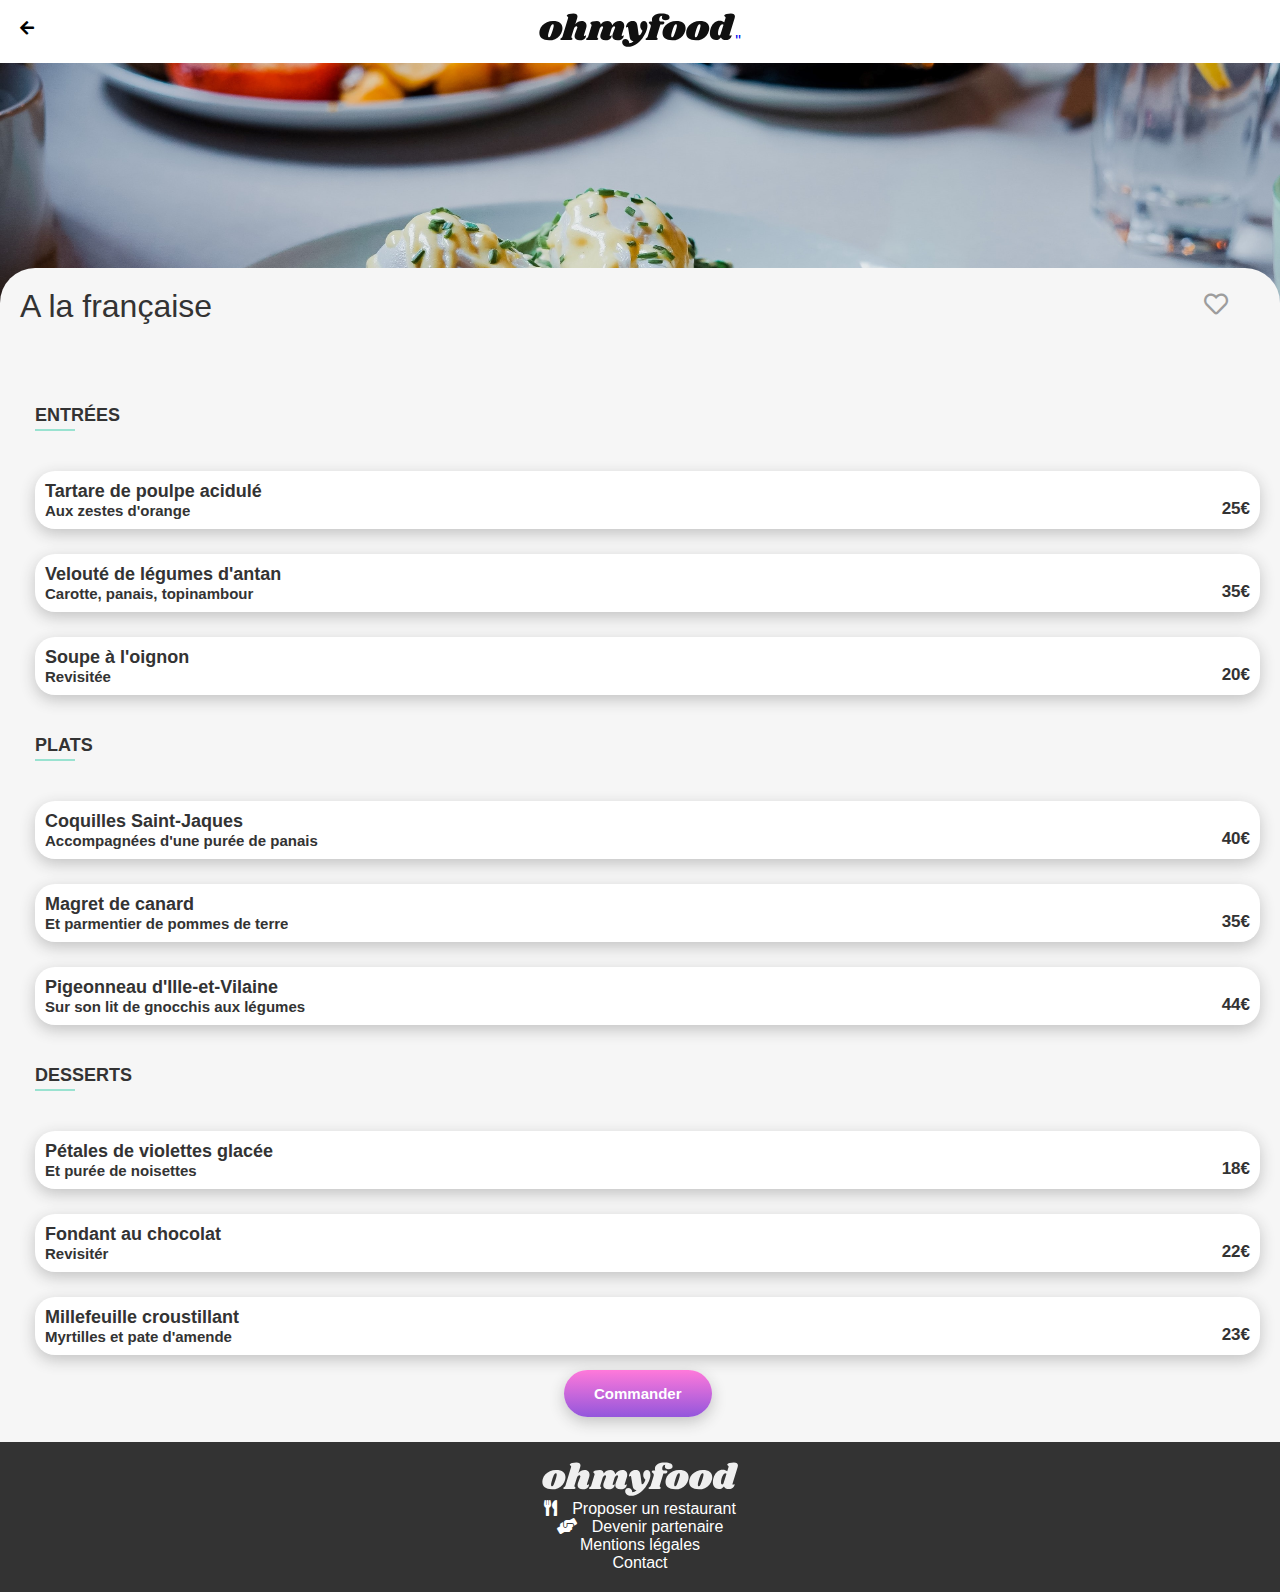
==== commit 44503ffb: "soutenance copy" ====
--- a/A_la_Francaise.html
+++ b/A_la_Francaise.html
@@ -34,7 +34,7 @@
             </div>
         </div>
         <section class="the_menu_plats">
-            <div class="the_menu_details">
+            <div class="the_menu_details_1">
                 <h2 class="sub_title">Entrées</h2>
                 <div class="the_menu_text">
                     <div class="the_meu_prices">
@@ -79,7 +79,7 @@
                     </div>
                 </div>
             </div>
-            <div class="the_menu_details">
+            <div class="the_menu_details_2">
                 <h2 class="sub_title">Plats</h2>
                 <div class="the_menu_text">
                     <div class="the_meu_prices">
@@ -124,7 +124,7 @@
                     </div>
                 </div>
             </div>
-            <div class="the_menu_details">
+            <div class="the_menu_details_3">
                 <h2 class="sub_title">Desserts</h2>
                 <div class="the_menu_text">
                     <div class="the_meu_prices">
--- a/style.css
+++ b/style.css
@@ -10,6 +10,9 @@
     text-align: left;
     color: #333;
 }
+.home_page {
+
+}
 .the_header {
     display: flex;
     flex-direction: column;
@@ -17,9 +20,10 @@
     background-color: #e9e9e9;
 }
 .the_header_back_icon {
+    position: absolute;
+    left: 20px;
+    top: 20px;
     color: black;
-    margin-right: 275px;
-    display: block;
 }
 .recherche_loc .input_text input {
     border: 0;
@@ -221,12 +225,14 @@
     align-items: center;
 }
 .the_menu_header_logo {
-    padding: 5px 46px;
-    flex-flow: column;
-    background: white;
-    width: 160%;
-    text-align: center;
-    border-bottom: é px solid #f4f4f4;
+    display: flex;
+    justify-content: center;
+    align-items: center;
+    padding: 10px;
+    background-color: white;
+    height: 63px;
+    position: relative;
+    width: 100%;
 }
 .grey {
     background: #f6f6f6;
@@ -312,6 +318,58 @@
     text-decoration: none;
     color: white;
 }
+.loader {
+    position: absolute;
+    left: 50%;
+    top: 50%;
+    z-index: 1;
+    width: 120px;
+    height: 120px;
+    margin: -76px 0 0 -76px;
+    border: 16px solid #f3f3f3;
+    border-radius: 50%;
+    border-top: 16px solid #3498db;
+    animation: loader-rotate 2s ease-in-out 5
+  }
+  @keyframes loader-rotate {
+    from {
+        transform: rotate(0deg);
+    }
+    to {
+        transform: rotate(360deg);
+    }
+}
+.reloader {
+    display: flex;
+    justify-content: center;
+    align-items: center;
+    position: fixed;
+    width: 100%;
+    height: 100%;
+    background: white;
+    z-index: -1;
+    animation: reloader 0.5s 2s both;
+}
+@keyframes reloader {
+    from {
+        opacity: 1;
+    }
+    to {
+        opacity: 0;
+    }
+}
+.suite {
+    animation: suite 0.5s 2s both;
+}
+@keyframes suite {
+    from {
+        opacity: 0;
+    }
+    to {
+        opacity: 1;
+    }
+}
+
 .fa-arrow-left:before {
     content: "\f060";
 }
@@ -450,6 +508,33 @@
         transform: translate(0px, 0);
         }
 }
+.the_menu_details_1 {
+    -webkit-animation: menu-appear ease-in-out 1500ms backwards;
+    animation: menu-appear ease-in-out 1500ms backwards;
+}
+.the_menu_details_2 {
+    -webkit-animation: menu-appear ease-in-out 1500ms 1s backwards;
+    animation: menu-appear ease-in-out 1500ms 1s backwards;
+}
+.the_menu_details_3 {
+    -webkit-animation: menu-appear ease-in-out 1500ms 2s backwards;
+    animation: menu-appear ease-in-out 1500ms 2s backwards;
+}
+@keyframes menu-appear {
+    0% {
+        -webkit-transform: translateY(50px);
+        transform: translateY(50px);
+        opacity: 0;
+    }
+    50% {
+        opacity: .5;
+    }
+    100% {
+        -webkit-transform: translateY(0);
+        transform: translateY(0);
+        opacity: 1;
+    }
+}
 @media only screen and (min-width: 765px) {
     .the_header {
         display: flex;
@@ -509,6 +594,11 @@
         padding: 15px 0 15px 15px;
         width: 100%;
     }
+    .the_meu_prices, h4, .plat {
+    overflow: hidden;
+    text-overflow: ellipsis;
+    white-space: nowrap;
+    }
     .footer_logo {
         max-width: none;
         text-align: center;
@@ -517,9 +607,7 @@
         text-align: center;
     }
     .the_menu_details {
-        display: flex;
         flex-flow: row wrap;
-        align-items: center;
         justify-content: space-between;
         width: 100%;
     }
@@ -531,6 +619,15 @@
         flex: 25px;
         margin-left: 15px;
     }
-        
+}
+@media only screen and (min-width: 1200px)
+.the_menu_details {
+    display: flex;
+    flex-flow: row wrap;
+    align-items: center;
+    justify-content: space-between;
+    width: 100%;
+    }
+}
         
         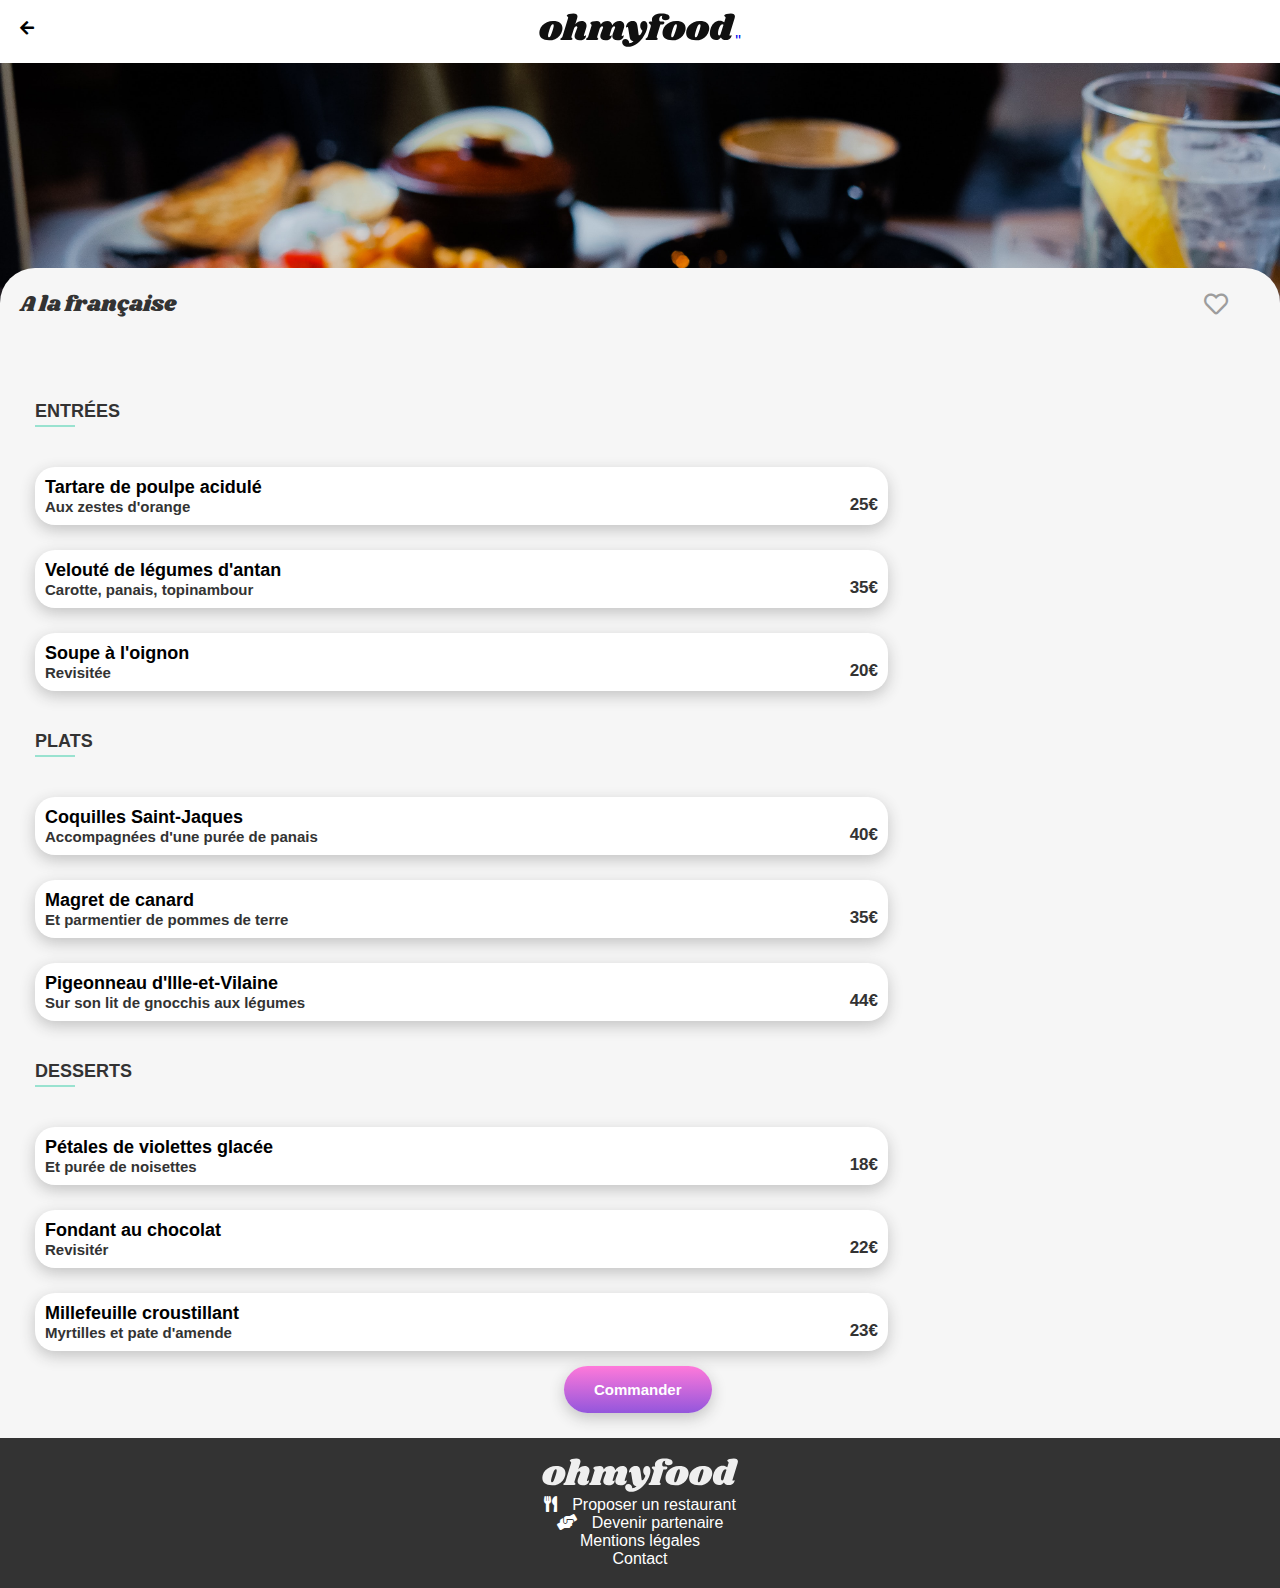
==== commit 8594643b: "soutenance" ====
--- a/A_la_Francaise.html
+++ b/A_la_Francaise.html
@@ -9,7 +9,7 @@
     <link rel="stylesheet" href="style.css" />
     <link rel="preconnect" href="https://fonts.gstatic.com"/>
     <link rel="stylesheet" href="https://use.fontawesome.com/releases/v5.15.2/css/all.css">
-
+    <link href="https://fonts.googleapis.com/css2?family=Shrikhand&display=swap" rel="stylesheet"/>
 </head>
 <body class="the_menu">
     <header class="the_menu_header">
@@ -22,7 +22,7 @@
             </a>
         </div>
         <figure class="the_cover_img">
-            <img src="images/photos/la-francaise.jpg" alt="restaurant la francaise "/>
+            <img src="images/photos/la-francaise-2.jpg" alt="restaurant la francaise "/>
         </figure>
     </header>
     <main class="grey">
@@ -37,7 +37,7 @@
             <div class="the_menu_details_1">
                 <h2 class="sub_title">Entrées</h2>
                 <div class="the_menu_text">
-                    <div class="the_meu_prices">
+                    <div class="the_menu_prices">
                         <span class="plat">Tartare de poulpe acidulé </span>
                         <h4>Aux zestes d'orange</h4>
                     </div>
@@ -51,7 +51,7 @@
                     </div>
                 </div>
                 <div class="the_menu_text">
-                    <div class="the_meu_prices">
+                    <div class="the_menu_prices">
                         <span class="plat">Velouté de légumes d'antan</span>
                         <h4>Carotte, panais, topinambour</h4>
                     </div>
@@ -65,7 +65,7 @@
                     </div>
                 </div>
                 <div class="the_menu_text">
-                    <div class="the_meu_prices">
+                    <div class="the_menu_prices">
                         <span class="plat">Soupe à l'oignon</span>
                         <h4>Revisitée</h4>
                     </div>
@@ -82,7 +82,7 @@
             <div class="the_menu_details_2">
                 <h2 class="sub_title">Plats</h2>
                 <div class="the_menu_text">
-                    <div class="the_meu_prices">
+                    <div class="the_menu_prices">
                         <span class="plat">Coquilles Saint-Jaques</span>
                         <h4>Accompagnées d'une purée de panais</h4>
                     </div>
@@ -96,7 +96,7 @@
                     </div>
                 </div>
                 <div class="the_menu_text">
-                    <div class="the_meu_prices">
+                    <div class="the_menu_prices">
                         <span class="plat">Magret de canard</span>
                         <h4>Et parmentier de pommes de terre</h4>
                     </div>
@@ -110,7 +110,7 @@
                     </div>
                 </div>
                 <div class="the_menu_text">
-                    <div class="the_meu_prices">
+                    <div class="the_menu_prices">
                         <span class="plat">Pigeonneau d'Ille-et-Vilaine</span>
                         <h4>Sur son lit de gnocchis aux légumes</h4>
                     </div>
@@ -127,7 +127,7 @@
             <div class="the_menu_details_3">
                 <h2 class="sub_title">Desserts</h2>
                 <div class="the_menu_text">
-                    <div class="the_meu_prices">
+                    <div class="the_menu_prices">
                         <span class="plat">Pétales de violettes glacée</span>
                         <h4>Et purée de noisettes</h4>
                     </div>
@@ -141,7 +141,7 @@
                     </div>
                 </div>
                 <div class="the_menu_text">
-                    <div class="the_meu_prices">
+                    <div class="the_menu_prices">
                         <span class="plat">Fondant au chocolat</span>
                         <h4>Revisitér</h4>
                     </div>
@@ -155,7 +155,7 @@
                     </div>
                 </div>
                 <div class="the_menu_text">
-                    <div class="the_meu_prices">
+                    <div class="the_menu_prices">
                         <span class="plat">Millefeuille croustillant</span>
                         <h4>Myrtilles et pate d'amende</h4>
                     </div>
--- a/style.css
+++ b/style.css
@@ -9,9 +9,6 @@
     font-size: 16px;
     text-align: left;
     color: #333;
-}
-.home_page {
-
 }
 .the_header {
     display: flex;
@@ -250,8 +247,10 @@
     border-top-right-radius: 35px;
 }
 .menu_name {
+    font-family: "Shrikhand",cursive;
     font-weight: normal;
     padding: 20px 0px 20px 20px;
+    font-size: 22px;
 }
 .the_menu_plats {
     padding: 20px;
@@ -297,6 +296,7 @@
 .plat {
     font-size: 18px;
     font-weight: bold;
+    color: black;
 }
 .the_footer {
     background-color: #333;
@@ -606,11 +606,6 @@
     .footer_details {
         text-align: center;
     }
-    .the_menu_details {
-        flex-flow: row wrap;
-        justify-content: space-between;
-        width: 100%;
-    }
     .sub_title {
         padding: 15px 0 15px 15px;
         width: 100%;
@@ -619,14 +614,54 @@
         flex: 25px;
         margin-left: 15px;
     }
-}
-@media only screen and (min-width: 1200px)
-.the_menu_details {
-    display: flex;
+    .the_menu_details_1 {
+        flex-flow: row wrap;
+        align-items: center;
+        justify-content: space-between;
+        width: 70%;
+        }
+    .the_menu_details_2{
+        flex-flow: row wrap;
+        align-items: center;
+        justify-content: space-between;
+        width: 70%;
+        }
+    .the_menu_details_3 {
+        flex-flow: row wrap;
+        align-items: center;
+        justify-content: space-between;
+        width: 70%;
+        }
+}
+@media only screen and (min-width: 1200px) {
+    .box_img {
+        width: 40%;
+    }
+    .restaurants_img {
+        display: flex;
+        justify-content: space-between;
+        align-items: center;
+        flex-flow: wrap;
+        padding: 15px;
+        height: 100%;
+    }
+.the_menu_details_1 {
     flex-flow: row wrap;
     align-items: center;
     justify-content: space-between;
-    width: 100%;
+    width: 70%;
+    }
+.the_menu_details_2{
+    flex-flow: row wrap;
+    align-items: center;
+    justify-content: space-between;
+    width: 70%;
+    }
+.the_menu_details_3 {
+    flex-flow: row wrap;
+    align-items: center;
+    justify-content: space-between;
+    width: 70%;
     }
 }
         
